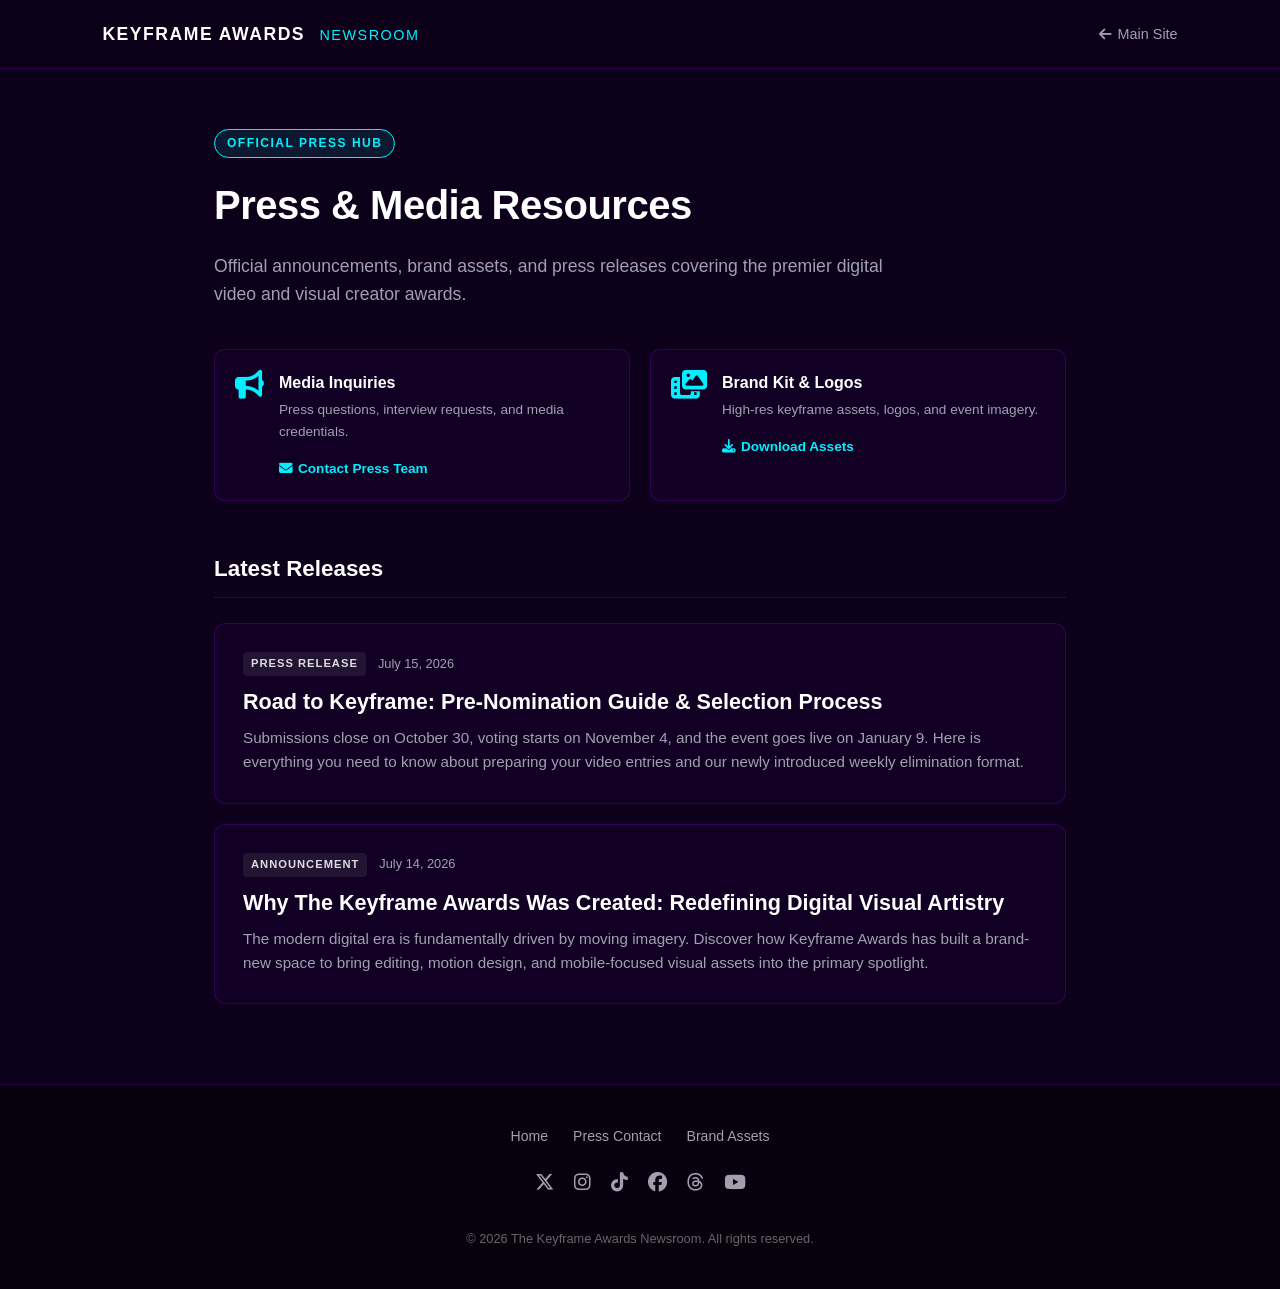
==== index.html @ 929d83f9 "Update index.html" ====
<!DOCTYPE html>
<html lang="en">
<head>
    <meta charset="UTF-8">
    <meta name="viewport" content="width=device-width, initial-scale=1.0">
    <title>Press Room | The Keyframe Awards</title>
    <link rel="stylesheet" href="https://cdnjs.cloudflare.com/ajax/libs/font-awesome/6.5.2/css/all.min.css">
    <link rel="stylesheet" href="style.css">
</head>
<body>

    <!-- HEADER -->
    <header class="press-header">
        <a href="https://press.keyframe-awards.com" class="brand-logo">Keyframe Awards <span>Newsroom</span></a>
        <a href="https://keyframe-awards.com" class="back-link"><i class="fas fa-arrow-left"></i> Main Site</a>
    </header>

    <main class="press-hero">
        <span class="press-badge">Official Press Hub</span>
        <h1 class="page-title">Press & Media Resources</h1>
        <p class="page-subtitle">Official announcements, brand assets, and press releases covering the premier digital video and visual creator awards.</p>

        <!-- MEDIA KIT & CONTACT QUICK CARDS -->
        <div class="resources-grid">
            <div class="resource-card">
                <i class="fas fa-bullhorn resource-icon"></i>
                <div class="resource-info">
                    <h4>Media Inquiries</h4>
                    <p>Press questions, interview requests, and media credentials.</p>
                    <a href="mailto:press@keyframe-awards.com" class="resource-btn"><i class="fas fa-envelope"></i> Contact Press Team</a>
                </div>
            </div>

            <div class="resource-card">
                <i class="fas fa-photo-video resource-icon"></i>
                <div class="resource-info">
                    <h4>Brand Kit & Logos</h4>
                    <p>High-res keyframe assets, logos, and event imagery.</p>
                    <a href="https://keyframe-awards.com/keyframe%20award%20image.jpg" target="_blank" class="resource-btn"><i class="fas fa-download"></i> Download Assets</a>
                </div>
            </div>
        </div>

        <!-- PRESS RELEASES LIST -->
        <h2 class="section-title">Latest Releases</h2>
        <div class="articles-list">
            
            <a href="road-to-keyframe" class="article-card">
                <div class="meta-row">
                    <span class="meta-tag">Press Release</span>
                    <span class="meta-date">July 15, 2026</span>
                </div>
                <h2 class="article-title">Road to Keyframe: Pre-Nomination Guide & Selection Process</h2>
                <p class="article-preview">Submissions close on October 30, voting starts on November 4, and the event goes live on January 9. Here is everything you need to know about preparing your video entries and our newly introduced weekly elimination format.</p>
            </a>

            <a href="redefining-visual-artistry" class="article-card">
                <div class="meta-row">
                    <span class="meta-tag">Announcement</span>
                    <span class="meta-date">July 14, 2026</span>
                </div>
                <h2 class="article-title">Why The Keyframe Awards Was Created: Redefining Digital Visual Artistry</h2>
                <p class="article-preview">The modern digital era is fundamentally driven by moving imagery. Discover how Keyframe Awards has built a brand-new space to bring editing, motion design, and mobile-focused visual assets into the primary spotlight.</p>
            </a>

        </div>
    </main>

    <!-- FOOTER -->
    <footer class="press-footer">
        <div class="footer-content">
            <div class="footer-links">
                <a href="https://keyframe-awards.com">Home</a>
                <a href="mailto:press@keyframe-awards.com">Press Contact</a>
                <a href="https://keyframe-awards.com/keyframe%20award%20image.jpg" target="_blank">Brand Assets</a>
            </div>

            <div class="footer-socials">
                <a href="https://x.com/keyframeawards" target="_blank" aria-label="X (Twitter)"><i class="fab fa-x-twitter"></i></a>
                <a href="https://www.instagram.com/keyframeawards" target="_blank" aria-label="Instagram"><i class="fab fa-instagram"></i></a>
                <a href="https://tiktok.com/@keyframeawards" target="_blank" aria-label="TikTok"><i class="fab fa-tiktok"></i></a>
                <a href="https://www.facebook.com/profile.php?id=61591775859832" target="_blank" aria-label="Facebook"><i class="fab fa-facebook"></i></a>
                <a href="https://www.threads.com/@keyframeawards" target="_blank" aria-label="Threads"><i class="fab fa-threads"></i></a>
                <a href="https://www.youtube.com/@KeyframeAwards" target="_blank" aria-label="YouTube"><i class="fab fa-youtube"></i></a>
            </div>

            <p class="footer-copy">© 2026 The Keyframe Awards Newsroom. All rights reserved.</p>
        </div>
    </footer>

</body>
</html>
---- style.css ----
:root {
    --bg-dark: #0d001a;
    --card-bg: rgba(26, 0, 51, 0.4);
    --border-purple: rgba(157, 0, 255, 0.25);
    --neon-cyan: #00f0ff;
    --neon-pink: #ff007f;
    --text-main: #ffffff;
    --text-muted: #a0a0b0;
}

* {
    box-sizing: border-box;
    margin: 0;
    padding: 0;
    font-family: -apple-system, BlinkMacSystemFont, "Segoe UI", Roboto, Helvetica, Arial, sans-serif;
}

body {
    background-color: var(--bg-dark);
    color: var(--text-main);
    line-height: 1.6;
}

/* HEADER */
.press-header {
    display: flex;
    justify-content: space-between;
    align-items: center;
    padding: 20px 8%;
    border-bottom: 1px solid var(--border-purple);
    background: rgba(13, 0, 26, 0.95);
    backdrop-filter: blur(10px);
    position: sticky;
    top: 0;
    z-index: 100;
}

.brand-logo {
    font-size: 1.1rem;
    font-weight: 800;
    letter-spacing: 1.5px;
    color: var(--text-main);
    text-decoration: none;
    text-transform: uppercase;
}

.brand-logo span {
    color: var(--neon-cyan);
    font-weight: 400;
    font-size: 0.9rem;
    margin-left: 8px;
}

.back-link {
    color: var(--text-muted);
    text-decoration: none;
    font-size: 0.9rem;
    transition: color 0.25s;
    display: flex;
    align-items: center;
    gap: 6px;
}

.back-link:hover {
    color: var(--neon-cyan);
}

/* CONTAINER */
.press-hero {
    max-width: 900px;
    margin: 60px auto 40px auto;
    padding: 0 24px;
}

.press-badge {
    display: inline-block;
    background: rgba(0, 240, 255, 0.1);
    border: 1px solid var(--neon-cyan);
    color: var(--neon-cyan);
    font-size: 0.75rem;
    font-weight: 700;
    padding: 4px 12px;
    border-radius: 20px;
    letter-spacing: 1.5px;
    text-transform: uppercase;
    margin-bottom: 15px;
}

.page-title {
    font-size: 2.5rem;
    font-weight: 800;
    letter-spacing: -0.5px;
    margin-bottom: 15px;
}

.page-subtitle {
    font-size: 1.1rem;
    color: var(--text-muted);
    margin-bottom: 40px;
    max-width: 700px;
}

/* MEDIA KIT & ASSETS GRID */
.resources-grid {
    display: grid;
    grid-template-columns: repeat(auto-fit, minmax(280px, 1fr));
    gap: 20px;
    margin-bottom: 50px;
}

.resource-card {
    background: var(--card-bg);
    border: 1px solid var(--border-purple);
    border-radius: 10px;
    padding: 20px;
    display: flex;
    align-items: flex-start;
    gap: 15px;
}

.resource-icon {
    font-size: 1.8rem;
    color: var(--neon-cyan);
}

.resource-info h4 {
    font-size: 1rem;
    margin-bottom: 4px;
}

.resource-info p {
    font-size: 0.85rem;
    color: var(--text-muted);
    margin-bottom: 12px;
}

.resource-btn {
    color: var(--neon-cyan);
    text-decoration: none;
    font-size: 0.85rem;
    font-weight: 700;
    display: inline-flex;
    align-items: center;
    gap: 5px;
}

.resource-btn:hover {
    text-decoration: underline;
}

/* ARTICLES LIST */
.section-title {
    font-size: 1.4rem;
    font-weight: 700;
    margin-bottom: 25px;
    padding-bottom: 10px;
    border-bottom: 1px solid var(--border-purple);
}

.articles-list {
    display: flex;
    flex-direction: column;
    gap: 20px;
}

.article-card {
    background: var(--card-bg);
    border: 1px solid var(--border-purple);
    border-radius: 12px;
    padding: 28px;
    text-decoration: none;
    color: inherit;
    transition: transform 0.2s, border-color 0.2s;
    display: block;
}

.article-card:hover {
    transform: translateY(-2px);
    border-color: var(--neon-cyan);
}

.meta-row {
    display: flex;
    align-items: center;
    gap: 12px;
    margin-bottom: 12px;
}

.meta-tag {
    font-size: 0.7rem;
    text-transform: uppercase;
    letter-spacing: 1px;
    background: rgba(255, 255, 255, 0.08);
    color: #ddd;
    padding: 3px 8px;
    border-radius: 4px;
    font-weight: 600;
}

.meta-date {
    font-size: 0.8rem;
    color: var(--text-muted);
}

.article-title {
    font-size: 1.35rem;
    font-weight: 700;
    line-height: 1.3;
    margin-bottom: 10px;
    color: #ffffff;
}

.article-preview {
    color: var(--text-muted);
    font-size: 0.95rem;
    line-height: 1.6;
}

/* FOOTER */
.press-footer {
    border-top: 1px solid var(--border-purple);
    margin-top: 80px;
    background: rgba(5, 0, 10, 0.8);
    padding: 40px 8%;
}

.footer-content {
    max-width: 900px;
    margin: 0 auto;
    display: flex;
    flex-direction: column;
    align-items: center;
    gap: 20px;
    text-align: center;
}

.footer-socials {
    display: flex;
    gap: 20px;
}

.footer-socials a {
    color: var(--text-muted);
    font-size: 1.2rem;
    transition: color 0.25s;
}

.footer-socials a:hover {
    color: var(--neon-cyan);
}

.footer-links {
    display: flex;
    gap: 25px;
    flex-wrap: wrap;
    justify-content: center;
}

.footer-links a {
    color: var(--text-muted);
    text-decoration: none;
    font-size: 0.88rem;
    transition: color 0.25s;
}

.footer-links a:hover {
    color: var(--neon-cyan);
}

.footer-copy {
    font-size: 0.8rem;
    color: #666;
    margin-top: 10px;
}

@media (max-width: 600px) {
    .page-title { font-size: 1.8rem; }
    .press-header { padding: 15px 5%; }
}
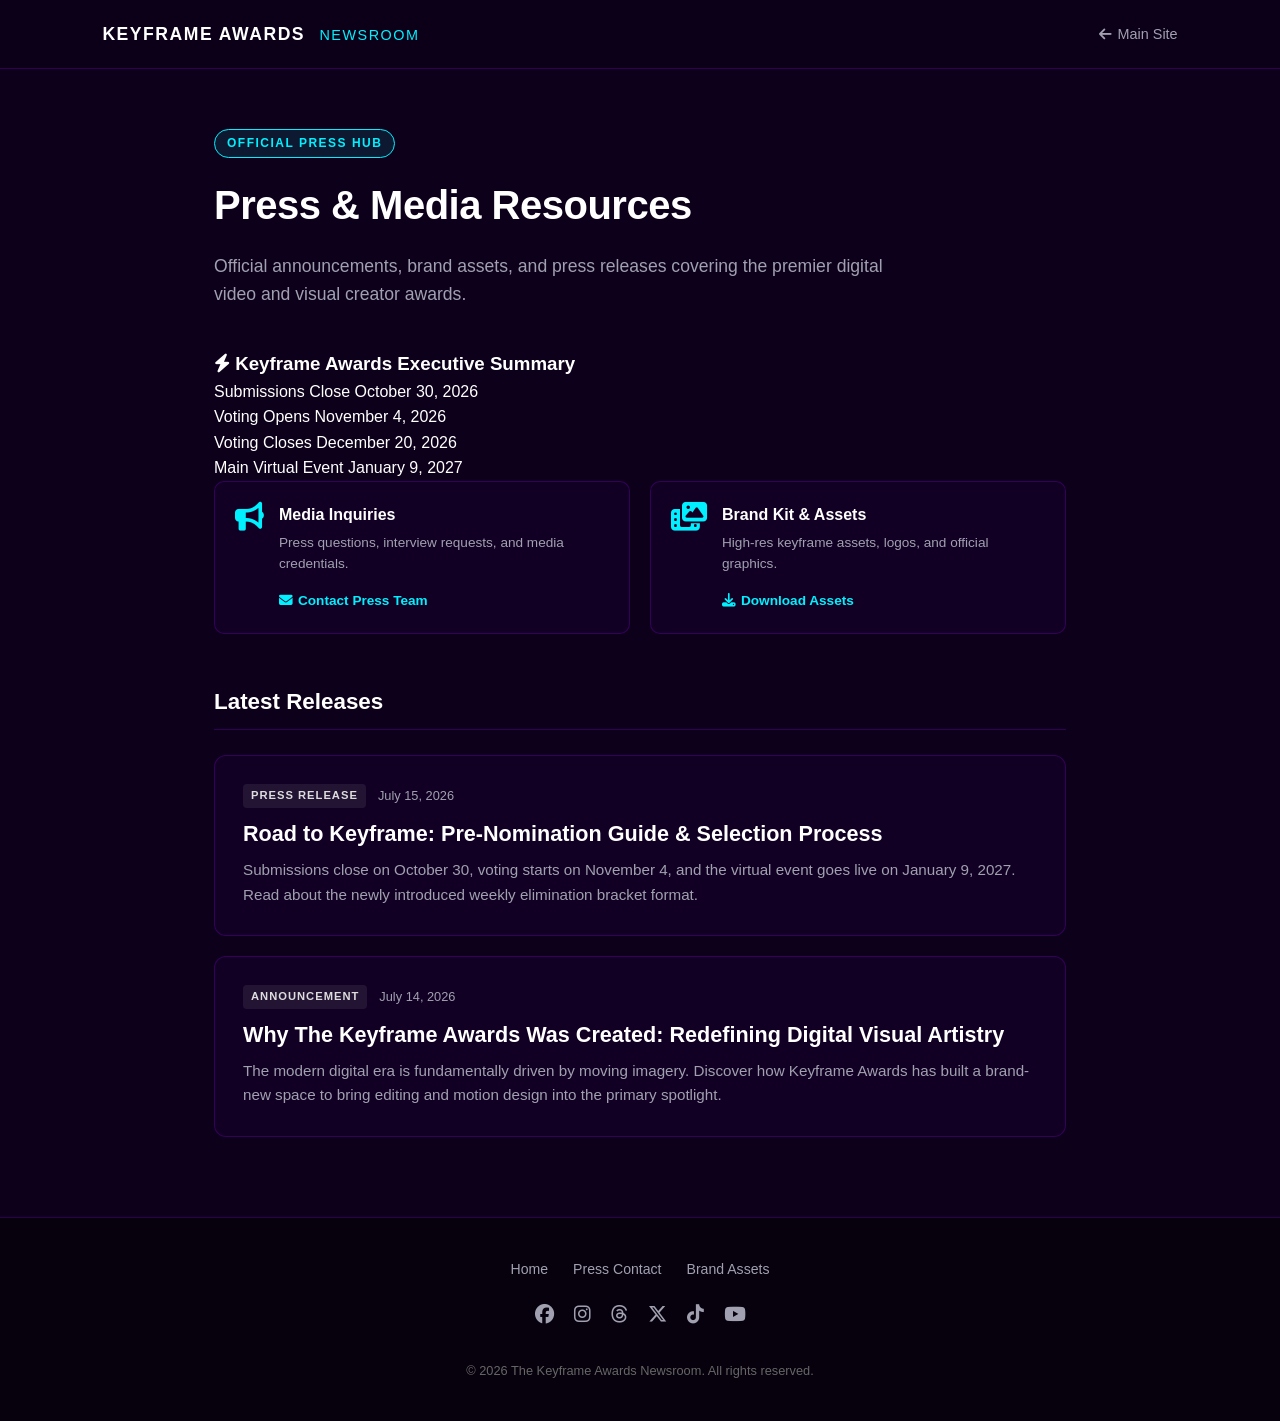
==== commit 769249d0: "Update index.html" ====
--- a/index.html
+++ b/index.html
@@ -20,7 +20,30 @@
         <h1 class="page-title">Press & Media Resources</h1>
         <p class="page-subtitle">Official announcements, brand assets, and press releases covering the premier digital video and visual creator awards.</p>
 
-        <!-- MEDIA KIT & CONTACT QUICK CARDS -->
+        <!-- EXECUTIVE FAST FACTS BOX -->
+        <div class="fast-facts-box">
+            <h3><i class="fas fa-bolt"></i> Keyframe Awards Executive Summary</h3>
+            <div class="facts-grid">
+                <div class="fact-item">
+                    <span class="fact-label">Submissions Close</span>
+                    <span class="fact-value">October 30, 2026</span>
+                </div>
+                <div class="fact-item">
+                    <span class="fact-label">Voting Opens</span>
+                    <span class="fact-value">November 4, 2026</span>
+                </div>
+                <div class="fact-item">
+                    <span class="fact-label">Voting Closes</span>
+                    <span class="fact-value">December 20, 2026</span>
+                </div>
+                <div class="fact-item">
+                    <span class="fact-label">Main Virtual Event</span>
+                    <span class="fact-value">January 9, 2027</span>
+                </div>
+            </div>
+        </div>
+
+        <!-- MEDIA KIT & CONTACT CARDS -->
         <div class="resources-grid">
             <div class="resource-card">
                 <i class="fas fa-bullhorn resource-icon"></i>
@@ -34,8 +57,8 @@
             <div class="resource-card">
                 <i class="fas fa-photo-video resource-icon"></i>
                 <div class="resource-info">
-                    <h4>Brand Kit & Logos</h4>
-                    <p>High-res keyframe assets, logos, and event imagery.</p>
+                    <h4>Brand Kit & Assets</h4>
+                    <p>High-res keyframe assets, logos, and official graphics.</p>
                     <a href="https://keyframe-awards.com/keyframe%20award%20image.jpg" target="_blank" class="resource-btn"><i class="fas fa-download"></i> Download Assets</a>
                 </div>
             </div>
@@ -51,7 +74,7 @@
                     <span class="meta-date">July 15, 2026</span>
                 </div>
                 <h2 class="article-title">Road to Keyframe: Pre-Nomination Guide & Selection Process</h2>
-                <p class="article-preview">Submissions close on October 30, voting starts on November 4, and the event goes live on January 9. Here is everything you need to know about preparing your video entries and our newly introduced weekly elimination format.</p>
+                <p class="article-preview">Submissions close on October 30, voting starts on November 4, and the virtual event goes live on January 9, 2027. Read about the newly introduced weekly elimination bracket format.</p>
             </a>
 
             <a href="redefining-visual-artistry" class="article-card">
@@ -60,7 +83,7 @@
                     <span class="meta-date">July 14, 2026</span>
                 </div>
                 <h2 class="article-title">Why The Keyframe Awards Was Created: Redefining Digital Visual Artistry</h2>
-                <p class="article-preview">The modern digital era is fundamentally driven by moving imagery. Discover how Keyframe Awards has built a brand-new space to bring editing, motion design, and mobile-focused visual assets into the primary spotlight.</p>
+                <p class="article-preview">The modern digital era is fundamentally driven by moving imagery. Discover how Keyframe Awards has built a brand-new space to bring editing and motion design into the primary spotlight.</p>
             </a>
 
         </div>
@@ -76,11 +99,11 @@
             </div>
 
             <div class="footer-socials">
+                <a href="https://www.facebook.com/profile.php?id=61591775859832" target="_blank" aria-label="Facebook"><i class="fab fa-facebook"></i></a>
+                <a href="https://www.instagram.com/keyframeawards" target="_blank" aria-label="Instagram"><i class="fab fa-instagram"></i></a>
+                <a href="https://www.threads.com/@keyframeawards" target="_blank" aria-label="Threads"><i class="fab fa-threads"></i></a>
                 <a href="https://x.com/keyframeawards" target="_blank" aria-label="X (Twitter)"><i class="fab fa-x-twitter"></i></a>
-                <a href="https://www.instagram.com/keyframeawards" target="_blank" aria-label="Instagram"><i class="fab fa-instagram"></i></a>
                 <a href="https://tiktok.com/@keyframeawards" target="_blank" aria-label="TikTok"><i class="fab fa-tiktok"></i></a>
-                <a href="https://www.facebook.com/profile.php?id=61591775859832" target="_blank" aria-label="Facebook"><i class="fab fa-facebook"></i></a>
-                <a href="https://www.threads.com/@keyframeawards" target="_blank" aria-label="Threads"><i class="fab fa-threads"></i></a>
                 <a href="https://www.youtube.com/@KeyframeAwards" target="_blank" aria-label="YouTube"><i class="fab fa-youtube"></i></a>
             </div>
 
--- a/style.css
+++ b/style.css
@@ -276,4 +276,56 @@
 @media (max-width: 600px) {
     .page-title { font-size: 1.8rem; }
     .press-header { padding: 15px 5%; }
+}
+
+/* FIXED SUBPAGE / ARTICLE STYLES */
+.article-container {
+    max-width: 720px;
+    margin: 30px auto 40px auto;
+    padding: 0 20px;
+}
+
+.article-title-large {
+    font-size: 1.65rem; /* Down from 2.2rem for mobile screens */
+    line-height: 1.3;
+    font-weight: 800;
+    margin: 20px 0 24px 0;
+    color: #ffffff;
+}
+
+.article-container p {
+    color: var(--text-muted);
+    font-size: 0.98rem;
+    margin-bottom: 20px; /* Gives paragraphs room to breathe */
+    line-height: 1.7;
+}
+
+.article-container h2 {
+    font-size: 1.3rem;
+    font-weight: 700;
+    margin: 35px 0 16px 0;
+    color: #ffffff;
+}
+
+/* FIX FOR TIMELINE BULLETS */
+.article-container ul {
+    padding-left: 20px;
+    margin-bottom: 28px;
+}
+
+.article-container li {
+    color: var(--text-muted);
+    font-size: 0.95rem;
+    margin-bottom: 14px; /* Spaces out timeline items */
+    line-height: 1.6;
+}
+
+.article-container blockquote {
+    border-left: 3px solid var(--neon-cyan);
+    margin: 28px 0;
+    padding: 14px 16px;
+    font-style: italic;
+    color: #dddddd;
+    background: rgba(0, 240, 255, 0.04);
+    border-radius: 0 8px 8px 0;
 }
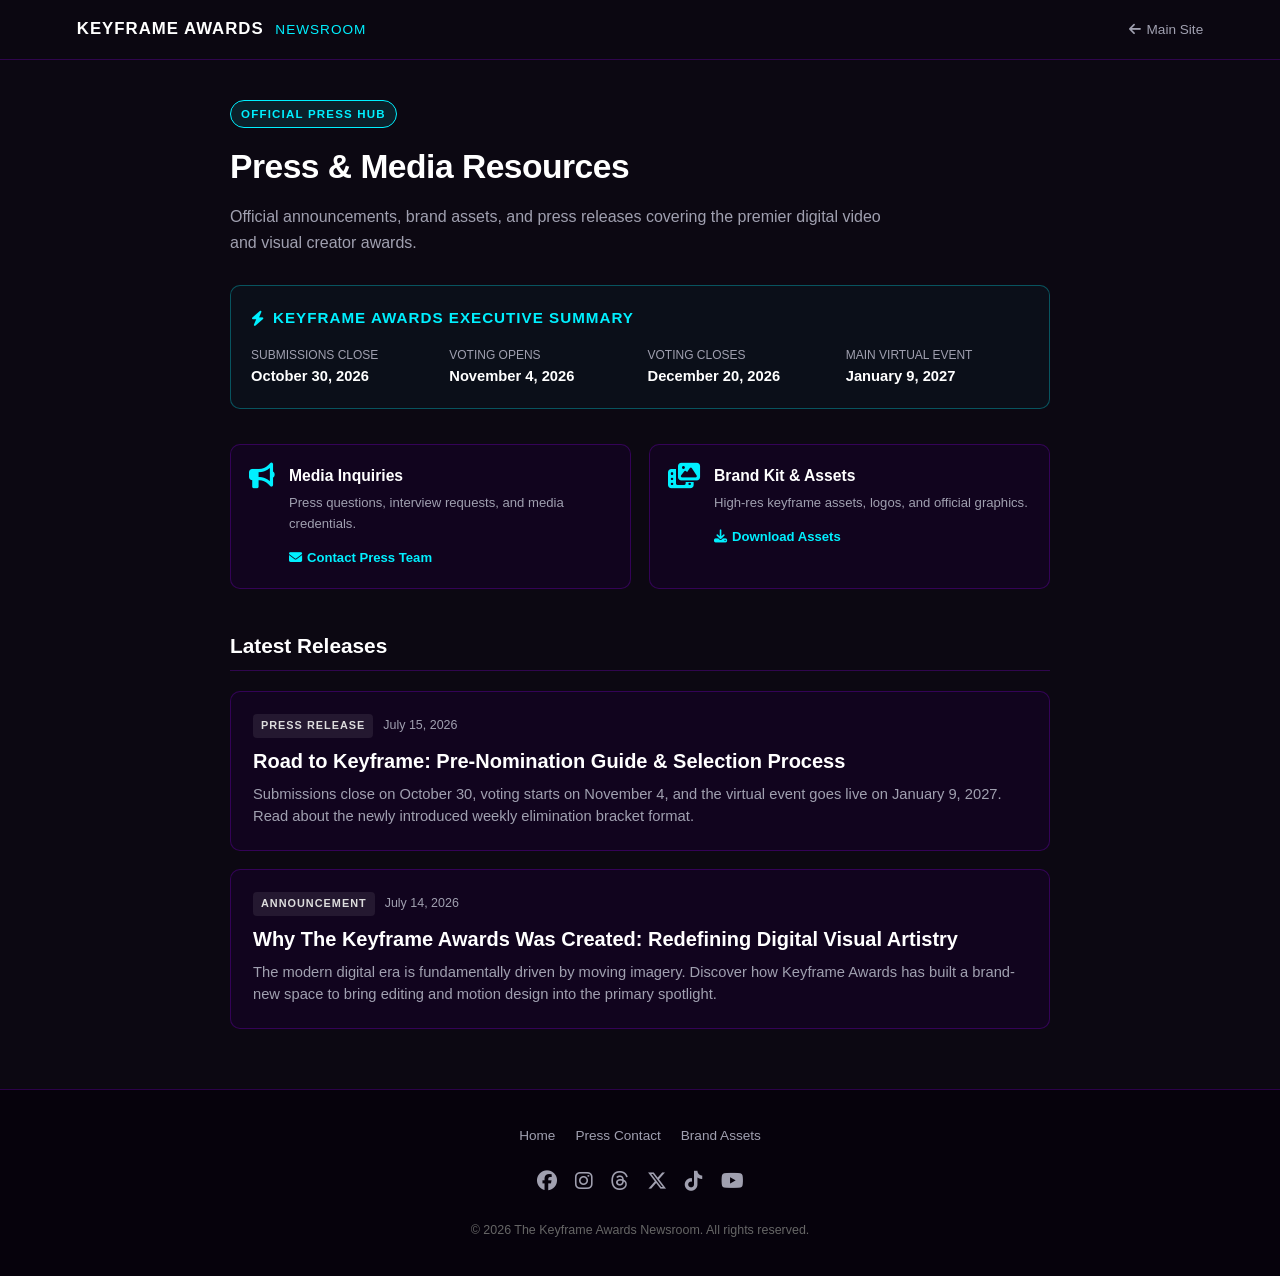
==== commit ca9d6c53: "Update index.html" ====
--- a/index.html
+++ b/index.html
@@ -99,7 +99,7 @@
             </div>
 
             <div class="footer-socials">
-                <a href="https://www.facebook.com/profile.php?id=61591775859832" target="_blank" aria-label="Facebook"><i class="fab fa-facebook"></i></a>
+                <a href="https://www.facebook.com/keyframeawards" target="_blank" aria-label="Facebook"><i class="fab fa-facebook"></i></a>
                 <a href="https://www.instagram.com/keyframeawards" target="_blank" aria-label="Instagram"><i class="fab fa-instagram"></i></a>
                 <a href="https://www.threads.com/@keyframeawards" target="_blank" aria-label="Threads"><i class="fab fa-threads"></i></a>
                 <a href="https://x.com/keyframeawards" target="_blank" aria-label="X (Twitter)"><i class="fab fa-x-twitter"></i></a>
--- a/style.css
+++ b/style.css
@@ -1,5 +1,5 @@
 :root {
-    --bg-dark: #0d001a;
+    --bg-dark: #0c0812;
     --card-bg: rgba(26, 0, 51, 0.4);
     --border-purple: rgba(157, 0, 255, 0.25);
     --neon-cyan: #00f0ff;
@@ -26,9 +26,9 @@
     display: flex;
     justify-content: space-between;
     align-items: center;
-    padding: 20px 8%;
+    padding: 16px 6%;
     border-bottom: 1px solid var(--border-purple);
-    background: rgba(13, 0, 26, 0.95);
+    background: rgba(12, 8, 18, 0.95);
     backdrop-filter: blur(10px);
     position: sticky;
     top: 0;
@@ -36,9 +36,9 @@
 }
 
 .brand-logo {
-    font-size: 1.1rem;
+    font-size: 1.05rem;
     font-weight: 800;
-    letter-spacing: 1.5px;
+    letter-spacing: 1px;
     color: var(--text-main);
     text-decoration: none;
     text-transform: uppercase;
@@ -47,14 +47,14 @@
 .brand-logo span {
     color: var(--neon-cyan);
     font-weight: 400;
-    font-size: 0.9rem;
-    margin-left: 8px;
+    font-size: 0.85rem;
+    margin-left: 6px;
 }
 
 .back-link {
     color: var(--text-muted);
     text-decoration: none;
-    font-size: 0.9rem;
+    font-size: 0.85rem;
     transition: color 0.25s;
     display: flex;
     align-items: center;
@@ -67,9 +67,9 @@
 
 /* CONTAINER */
 .press-hero {
-    max-width: 900px;
-    margin: 60px auto 40px auto;
-    padding: 0 24px;
+    max-width: 860px;
+    margin: 40px auto 30px auto;
+    padding: 0 20px;
 }
 
 .press-badge {
@@ -77,67 +77,110 @@
     background: rgba(0, 240, 255, 0.1);
     border: 1px solid var(--neon-cyan);
     color: var(--neon-cyan);
-    font-size: 0.75rem;
-    font-weight: 700;
-    padding: 4px 12px;
+    font-size: 0.72rem;
+    font-weight: 700;
+    padding: 4px 10px;
     border-radius: 20px;
-    letter-spacing: 1.5px;
-    text-transform: uppercase;
-    margin-bottom: 15px;
+    letter-spacing: 1.2px;
+    text-transform: uppercase;
+    margin-bottom: 12px;
 }
 
 .page-title {
-    font-size: 2.5rem;
+    font-size: 2.1rem;
     font-weight: 800;
     letter-spacing: -0.5px;
+    margin-bottom: 10px;
+}
+
+.page-subtitle {
+    font-size: 1rem;
+    color: var(--text-muted);
+    margin-bottom: 30px;
+    max-width: 680px;
+}
+
+/* EXECUTIVE FAST FACTS BOX */
+.fast-facts-box {
+    background: rgba(0, 240, 255, 0.03);
+    border: 1px solid rgba(0, 240, 255, 0.3);
+    border-radius: 10px;
+    padding: 20px;
+    margin-bottom: 35px;
+}
+
+.fast-facts-box h3 {
+    font-size: 0.95rem;
+    color: var(--neon-cyan);
+    text-transform: uppercase;
+    letter-spacing: 1px;
     margin-bottom: 15px;
-}
-
-.page-subtitle {
-    font-size: 1.1rem;
-    color: var(--text-muted);
-    margin-bottom: 40px;
-    max-width: 700px;
-}
-
-/* MEDIA KIT & ASSETS GRID */
+    display: flex;
+    align-items: center;
+    gap: 8px;
+}
+
+.facts-grid {
+    display: grid;
+    grid-template-columns: repeat(auto-fit, minmax(180px, 1fr));
+    gap: 15px;
+}
+
+.fact-item {
+    display: flex;
+    flex-direction: column;
+}
+
+.fact-label {
+    font-size: 0.75rem;
+    color: var(--text-muted);
+    text-transform: uppercase;
+}
+
+.fact-value {
+    font-size: 0.92rem;
+    font-weight: 700;
+    color: #ffffff;
+}
+
+/* MEDIA KIT GRID */
 .resources-grid {
     display: grid;
-    grid-template-columns: repeat(auto-fit, minmax(280px, 1fr));
-    gap: 20px;
-    margin-bottom: 50px;
+    grid-template-columns: repeat(auto-fit, minmax(260px, 1fr));
+    gap: 18px;
+    margin-bottom: 40px;
 }
 
 .resource-card {
     background: var(--card-bg);
     border: 1px solid var(--border-purple);
     border-radius: 10px;
-    padding: 20px;
+    padding: 18px;
     display: flex;
     align-items: flex-start;
-    gap: 15px;
+    gap: 14px;
 }
 
 .resource-icon {
-    font-size: 1.8rem;
+    font-size: 1.6rem;
     color: var(--neon-cyan);
 }
 
 .resource-info h4 {
-    font-size: 1rem;
+    font-size: 0.98rem;
     margin-bottom: 4px;
 }
 
 .resource-info p {
-    font-size: 0.85rem;
-    color: var(--text-muted);
-    margin-bottom: 12px;
+    font-size: 0.82rem;
+    color: var(--text-muted);
+    margin-bottom: 10px;
 }
 
 .resource-btn {
     color: var(--neon-cyan);
     text-decoration: none;
-    font-size: 0.85rem;
+    font-size: 0.82rem;
     font-weight: 700;
     display: inline-flex;
     align-items: center;
@@ -150,24 +193,24 @@
 
 /* ARTICLES LIST */
 .section-title {
-    font-size: 1.4rem;
-    font-weight: 700;
-    margin-bottom: 25px;
-    padding-bottom: 10px;
+    font-size: 1.3rem;
+    font-weight: 700;
+    margin-bottom: 20px;
+    padding-bottom: 8px;
     border-bottom: 1px solid var(--border-purple);
 }
 
 .articles-list {
     display: flex;
     flex-direction: column;
-    gap: 20px;
+    gap: 18px;
 }
 
 .article-card {
     background: var(--card-bg);
     border: 1px solid var(--border-purple);
-    border-radius: 12px;
-    padding: 28px;
+    border-radius: 10px;
+    padding: 22px;
     text-decoration: none;
     color: inherit;
     transition: transform 0.2s, border-color 0.2s;
@@ -182,122 +225,70 @@
 .meta-row {
     display: flex;
     align-items: center;
-    gap: 12px;
-    margin-bottom: 12px;
+    gap: 10px;
+    margin-bottom: 10px;
 }
 
 .meta-tag {
-    font-size: 0.7rem;
+    font-size: 0.68rem;
     text-transform: uppercase;
     letter-spacing: 1px;
     background: rgba(255, 255, 255, 0.08);
-    color: #ddd;
+    color: #dddddd;
     padding: 3px 8px;
     border-radius: 4px;
     font-weight: 600;
 }
 
 .meta-date {
-    font-size: 0.8rem;
+    font-size: 0.78rem;
     color: var(--text-muted);
 }
 
 .article-title {
-    font-size: 1.35rem;
-    font-weight: 700;
-    line-height: 1.3;
-    margin-bottom: 10px;
+    font-size: 1.25rem;
+    font-weight: 700;
+    line-height: 1.35;
+    margin-bottom: 8px;
     color: #ffffff;
 }
 
 .article-preview {
     color: var(--text-muted);
-    font-size: 0.95rem;
-    line-height: 1.6;
-}
-
-/* FOOTER */
-.press-footer {
-    border-top: 1px solid var(--border-purple);
-    margin-top: 80px;
-    background: rgba(5, 0, 10, 0.8);
-    padding: 40px 8%;
-}
-
-.footer-content {
-    max-width: 900px;
-    margin: 0 auto;
-    display: flex;
-    flex-direction: column;
-    align-items: center;
-    gap: 20px;
-    text-align: center;
-}
-
-.footer-socials {
-    display: flex;
-    gap: 20px;
-}
-
-.footer-socials a {
-    color: var(--text-muted);
-    font-size: 1.2rem;
-    transition: color 0.25s;
-}
-
-.footer-socials a:hover {
-    color: var(--neon-cyan);
-}
-
-.footer-links {
-    display: flex;
-    gap: 25px;
-    flex-wrap: wrap;
-    justify-content: center;
-}
-
-.footer-links a {
-    color: var(--text-muted);
-    text-decoration: none;
-    font-size: 0.88rem;
-    transition: color 0.25s;
-}
-
-.footer-links a:hover {
-    color: var(--neon-cyan);
-}
-
-.footer-copy {
-    font-size: 0.8rem;
-    color: #666;
-    margin-top: 10px;
-}
-
-@media (max-width: 600px) {
-    .page-title { font-size: 1.8rem; }
-    .press-header { padding: 15px 5%; }
-}
-
-/* FIXED SUBPAGE / ARTICLE STYLES */
+    font-size: 0.92rem;
+    line-height: 1.55;
+}
+
+/* SUBPAGE ARTICLE READABILITY FIXES */
 .article-container {
-    max-width: 720px;
+    max-width: 760px;
     margin: 30px auto 40px auto;
     padding: 0 20px;
 }
 
 .article-title-large {
-    font-size: 1.65rem; /* Down from 2.2rem for mobile screens */
+    font-size: 1.65rem;
     line-height: 1.3;
     font-weight: 800;
-    margin: 20px 0 24px 0;
+    margin: 15px 0 24px 0;
     color: #ffffff;
 }
 
 .article-container p {
     color: var(--text-muted);
     font-size: 0.98rem;
-    margin-bottom: 20px; /* Gives paragraphs room to breathe */
+    margin-bottom: 20px;
     line-height: 1.7;
+}
+
+.article-container strong {
+    color: #ffffff;
+}
+
+.article-container hr {
+    border: 0;
+    border-top: 1px solid var(--border-purple);
+    margin: 32px 0;
 }
 
 .article-container h2 {
@@ -307,25 +298,89 @@
     color: #ffffff;
 }
 
-/* FIX FOR TIMELINE BULLETS */
 .article-container ul {
     padding-left: 20px;
-    margin-bottom: 28px;
+    margin-bottom: 26px;
 }
 
 .article-container li {
     color: var(--text-muted);
     font-size: 0.95rem;
-    margin-bottom: 14px; /* Spaces out timeline items */
+    margin-bottom: 12px;
     line-height: 1.6;
 }
 
 .article-container blockquote {
     border-left: 3px solid var(--neon-cyan);
     margin: 28px 0;
-    padding: 14px 16px;
+    padding: 12px 16px;
     font-style: italic;
     color: #dddddd;
     background: rgba(0, 240, 255, 0.04);
     border-radius: 0 8px 8px 0;
+}
+
+/* FOOTER */
+.press-footer {
+    border-top: 1px solid var(--border-purple);
+    margin-top: 60px;
+    background: rgba(5, 0, 10, 0.8);
+    padding: 35px 5%;
+}
+
+.footer-content {
+    max-width: 860px;
+    margin: 0 auto;
+    display: flex;
+    flex-direction: column;
+    align-items: center;
+    gap: 18px;
+    text-align: center;
+}
+
+.footer-socials {
+    display: flex;
+    gap: 18px;
+    flex-wrap: wrap;
+    justify-content: center;
+}
+
+.footer-socials a {
+    color: var(--text-muted);
+    font-size: 1.25rem;
+    transition: color 0.25s;
+}
+
+.footer-socials a:hover {
+    color: var(--neon-cyan);
+}
+
+.footer-links {
+    display: flex;
+    gap: 20px;
+    flex-wrap: wrap;
+    justify-content: center;
+}
+
+.footer-links a {
+    color: var(--text-muted);
+    text-decoration: none;
+    font-size: 0.85rem;
+    transition: color 0.25s;
+}
+
+.footer-links a:hover {
+    color: var(--neon-cyan);
+}
+
+.footer-copy {
+    font-size: 0.78rem;
+    color: #666666;
+    margin-top: 6px;
+}
+
+@media (max-width: 600px) {
+    .page-title { font-size: 1.7rem; }
+    .article-title-large { font-size: 1.5rem; }
+    .press-header { padding: 14px 4%; }
 }
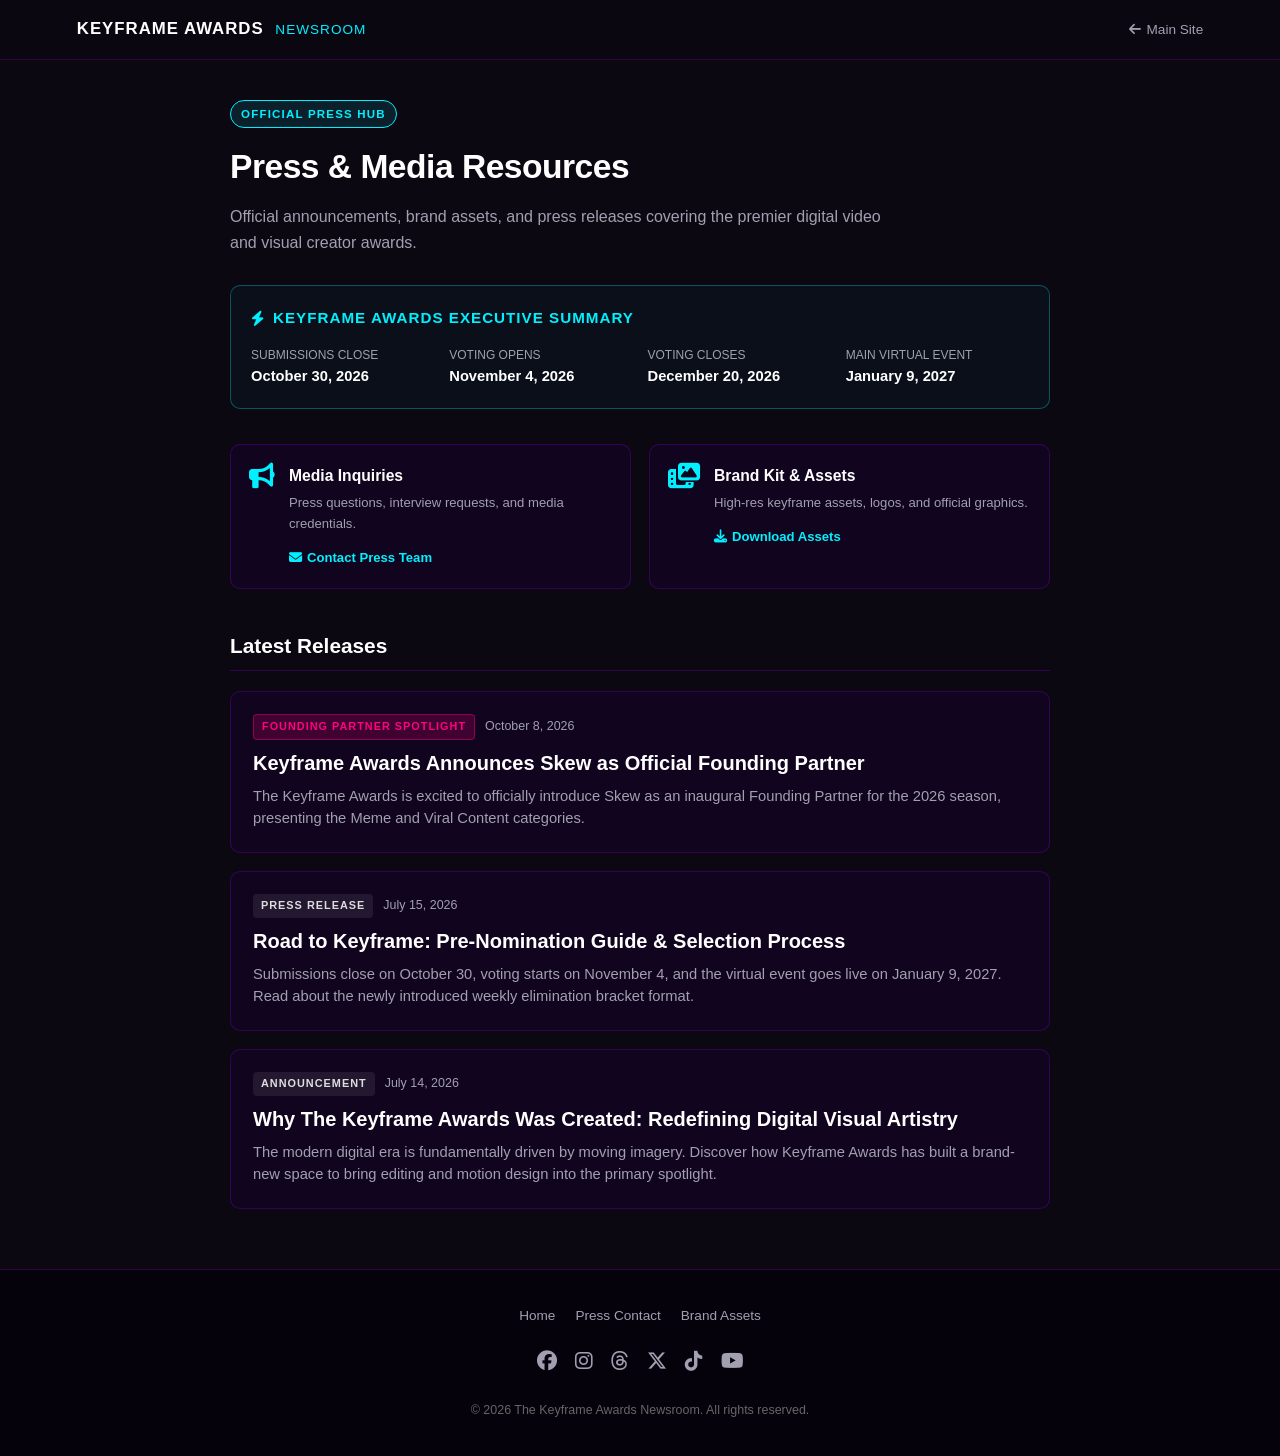
==== commit 6f281054: "Update index.html" ====
--- a/index.html
+++ b/index.html
@@ -67,6 +67,15 @@
         <!-- PRESS RELEASES LIST -->
         <h2 class="section-title">Latest Releases</h2>
         <div class="articles-list">
+
+            <a href="skew-partnership" class="article-card">
+                <div class="meta-row">
+                    <span class="meta-tag" style="background: rgba(255, 0, 127, 0.2); color: var(--neon-pink); border: 1px solid rgba(255, 0, 127, 0.4);">Founding Partner Spotlight</span>
+                    <span class="meta-date">October 8, 2026</span>
+                </div>
+                <h2 class="article-title">Keyframe Awards Announces Skew as Official Founding Partner</h2>
+                <p class="article-preview">The Keyframe Awards is excited to officially introduce Skew as an inaugural Founding Partner for the 2026 season, presenting the Meme and Viral Content categories.</p>
+            </a>
             
             <a href="road-to-keyframe" class="article-card">
                 <div class="meta-row">
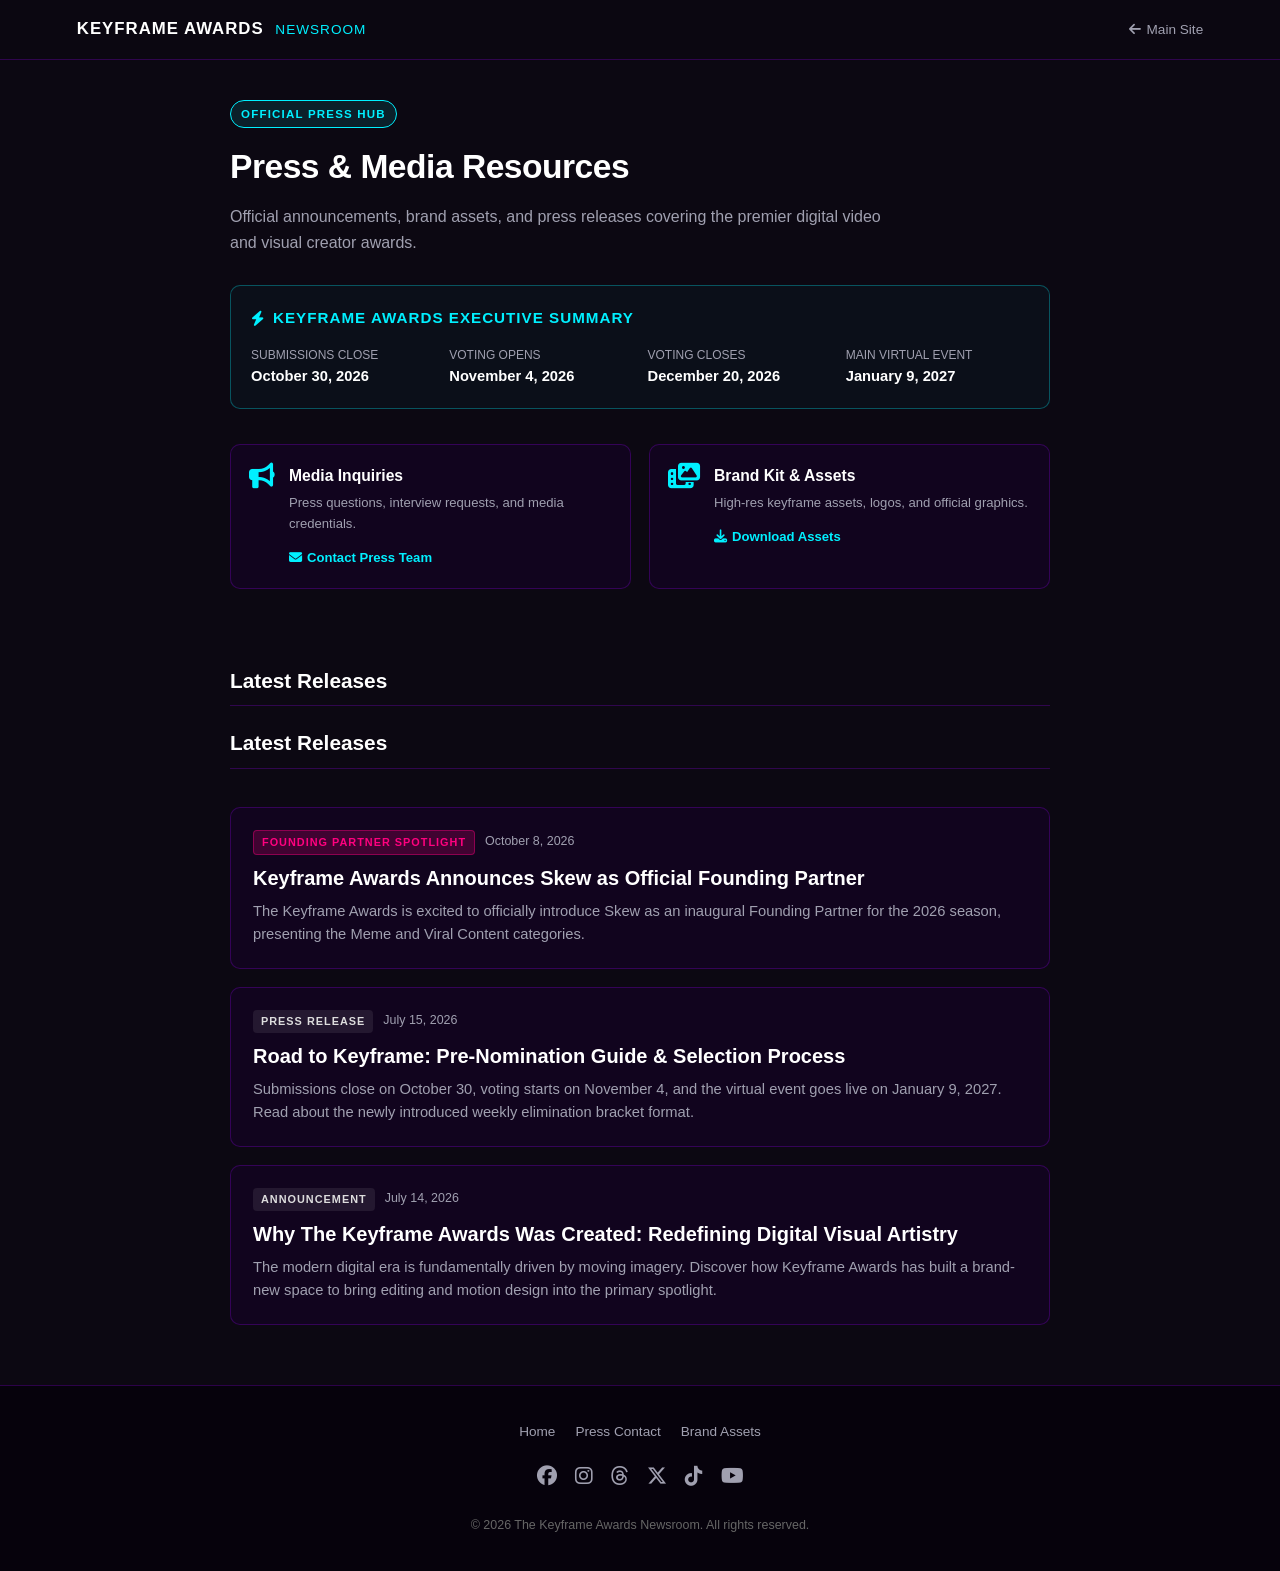
==== commit 72c9c296: "Update index.html" ====
--- a/index.html
+++ b/index.html
@@ -65,6 +65,24 @@
         </div>
 
         <!-- PRESS RELEASES LIST -->
+
+    <!-- ADSTERRA INLINE BANNER (300x250) -->
+    <div style="display: flex; justify-content: center; margin: 35px 0;">
+        <script type="text/javascript">
+            atOptions = {
+                'key' : 'caa801b49787e1db076d0b91ac76786a',
+                'format' : 'iframe',
+                'height' : 250,
+                'width' : 300,
+                'params' : {}
+            };
+        </script>
+        <script type="text/javascript" src="//www.highperformanceformat.com/caa801b49787e1db076d0b91ac76786a/invoke.js"></script>
+    </div>
+
+    <!-- PRESS RELEASES LIST -->
+    <h2 class="section-title">Latest Releases</h2>
+    <div class="articles-list">
         <h2 class="section-title">Latest Releases</h2>
         <div class="articles-list">
 
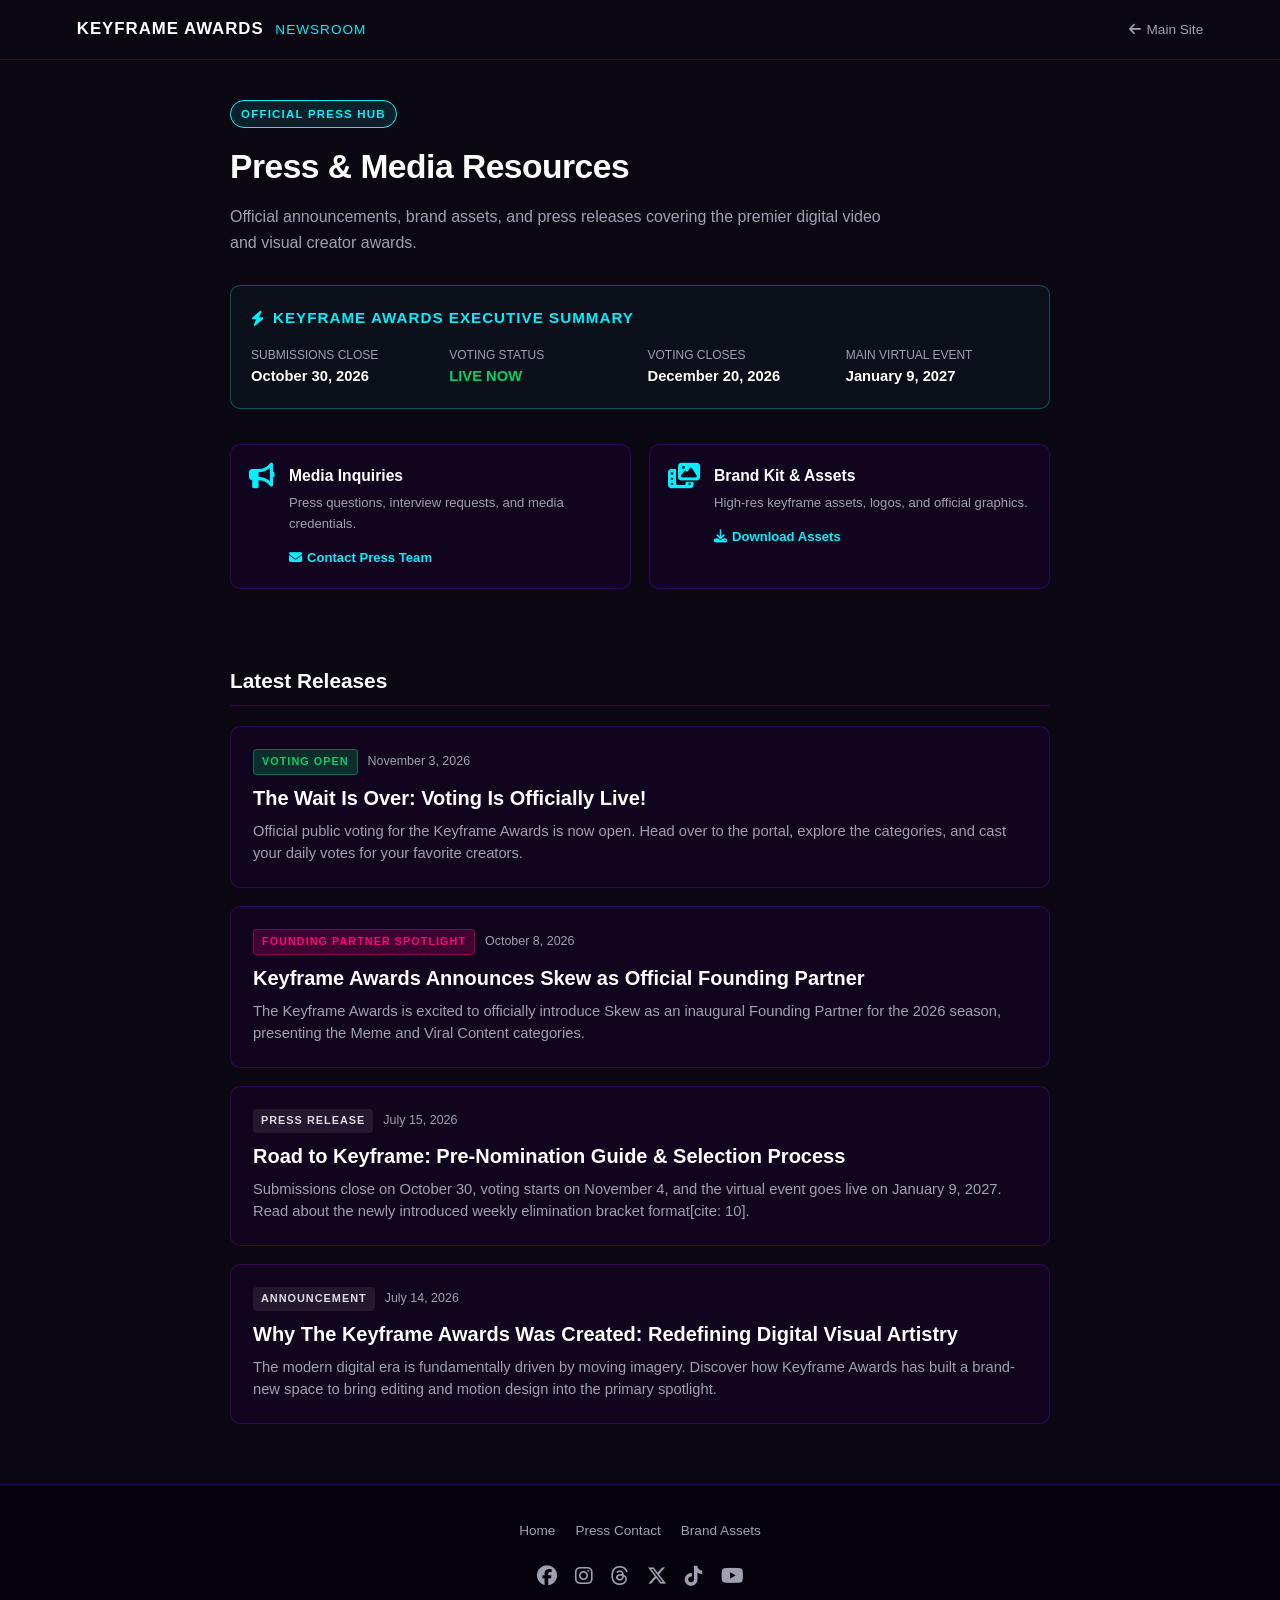
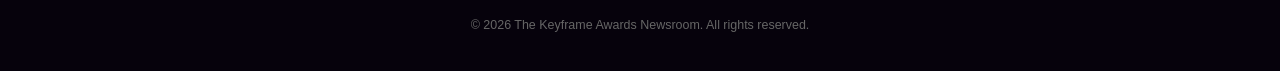
==== commit f98312d0: "Update index.html" ====
--- a/index.html
+++ b/index.html
@@ -4,6 +4,19 @@
     <meta charset="UTF-8">
     <meta name="viewport" content="width=device-width, initial-scale=1.0">
     <title>Press Room | The Keyframe Awards</title>
+
+<!-- Favicon -->
+  <link rel="icon" type="image/png" href="favicon.png">
+
+  <!-- Google Analytics -->
+  <script async src="https://www.googletagmanager.com/gtag/js?id=G-Z8HX6L8WEG"></script>
+  <script>
+    window.dataLayer = window.dataLayer || [];
+    function gtag(){dataLayer.push(arguments);}
+    gtag('js', new Date());
+    gtag('config', 'G-Z8HX6L8WEG');
+  </script>
+
     <link rel="stylesheet" href="https://cdnjs.cloudflare.com/ajax/libs/font-awesome/6.5.2/css/all.min.css">
     <link rel="stylesheet" href="style.css">
 </head>
@@ -29,8 +42,8 @@
                     <span class="fact-value">October 30, 2026</span>
                 </div>
                 <div class="fact-item">
-                    <span class="fact-label">Voting Opens</span>
-                    <span class="fact-value">November 4, 2026</span>
+                    <span class="fact-label">Voting Status</span>
+                    <span class="fact-value" style="color: #00d26a; font-weight: bold;">LIVE NOW</span>
                 </div>
                 <div class="fact-item">
                     <span class="fact-label">Voting Closes</span>
@@ -64,8 +77,6 @@
             </div>
         </div>
 
-        <!-- PRESS RELEASES LIST -->
-
     <!-- ADSTERRA INLINE BANNER (300x250) -->
     <div style="display: flex; justify-content: center; margin: 35px 0;">
         <script type="text/javascript">
@@ -77,43 +88,51 @@
                 'params' : {}
             };
         </script>
-        <script type="text/javascript" src="//www.highperformanceformat.com/caa801b49787e1db076d0b91ac76786a/invoke.js"></script>
+        <script type="text/javascript" src="https://www.highperformanceformat.com/caa801b49787e1db076d0b91ac76786a/invoke.js"></script>
     </div>
 
     <!-- PRESS RELEASES LIST -->
     <h2 class="section-title">Latest Releases</h2>
     <div class="articles-list">
-        <h2 class="section-title">Latest Releases</h2>
-        <div class="articles-list">
 
-            <a href="skew-partnership" class="article-card">
-                <div class="meta-row">
-                    <span class="meta-tag" style="background: rgba(255, 0, 127, 0.2); color: var(--neon-pink); border: 1px solid rgba(255, 0, 127, 0.4);">Founding Partner Spotlight</span>
-                    <span class="meta-date">October 8, 2026</span>
-                </div>
-                <h2 class="article-title">Keyframe Awards Announces Skew as Official Founding Partner</h2>
-                <p class="article-preview">The Keyframe Awards is excited to officially introduce Skew as an inaugural Founding Partner for the 2026 season, presenting the Meme and Viral Content categories.</p>
-            </a>
-            
-            <a href="road-to-keyframe" class="article-card">
-                <div class="meta-row">
-                    <span class="meta-tag">Press Release</span>
-                    <span class="meta-date">July 15, 2026</span>
-                </div>
-                <h2 class="article-title">Road to Keyframe: Pre-Nomination Guide & Selection Process</h2>
-                <p class="article-preview">Submissions close on October 30, voting starts on November 4, and the virtual event goes live on January 9, 2027. Read about the newly introduced weekly elimination bracket format.</p>
-            </a>
+        <!-- NEW VOTING LIVE ARTICLE -->
+        <a href="voting-is-live" class="article-card">
+            <div class="meta-row">
+                <span class="meta-tag" style="background: rgba(0, 210, 106, 0.2); color: #00d26a; border: 1px solid rgba(0, 210, 106, 0.4);">Voting Open</span>
+                <span class="meta-date">November 3, 2026</span>
+            </div>
+            <h2 class="article-title">The Wait Is Over: Voting Is Officially Live!</h2>
+            <p class="article-preview">Official public voting for the Keyframe Awards is now open. Head over to the portal, explore the categories, and cast your daily votes for your favorite creators.</p>
+        </a>
 
-            <a href="redefining-visual-artistry" class="article-card">
-                <div class="meta-row">
-                    <span class="meta-tag">Announcement</span>
-                    <span class="meta-date">July 14, 2026</span>
-                </div>
-                <h2 class="article-title">Why The Keyframe Awards Was Created: Redefining Digital Visual Artistry</h2>
-                <p class="article-preview">The modern digital era is fundamentally driven by moving imagery. Discover how Keyframe Awards has built a brand-new space to bring editing and motion design into the primary spotlight.</p>
-            </a>
+        <a href="skew-partnership" class="article-card">
+            <div class="meta-row">
+                <span class="meta-tag" style="background: rgba(255, 0, 127, 0.2); color: var(--neon-pink); border: 1px solid rgba(255, 0, 127, 0.4);">Founding Partner Spotlight</span>
+                <span class="meta-date">October 8, 2026</span>
+            </div>
+            <h2 class="article-title">Keyframe Awards Announces Skew as Official Founding Partner</h2>
+            <p class="article-preview">The Keyframe Awards is excited to officially introduce Skew as an inaugural Founding Partner for the 2026 season, presenting the Meme and Viral Content categories.</p>
+        </a>
+        
+        <a href="road-to-keyframe" class="article-card">
+            <div class="meta-row">
+                <span class="meta-tag">Press Release</span>
+                <span class="meta-date">July 15, 2026</span>
+            </div>
+            <h2 class="article-title">Road to Keyframe: Pre-Nomination Guide & Selection Process</h2>
+            <p class="article-preview">Submissions close on October 30, voting starts on November 4, and the virtual event goes live on January 9, 2027. Read about the newly introduced weekly elimination bracket format[cite: 10].</p>
+        </a>
 
-        </div>
+        <a href="redefining-visual-artistry" class="article-card">
+            <div class="meta-row">
+                <span class="meta-tag">Announcement</span>
+                <span class="meta-date">July 14, 2026</span>
+            </div>
+            <h2 class="article-title">Why The Keyframe Awards Was Created: Redefining Digital Visual Artistry</h2>
+            <p class="article-preview">The modern digital era is fundamentally driven by moving imagery. Discover how Keyframe Awards has built a brand-new space to bring editing and motion design into the primary spotlight.</p>
+        </a>
+
+    </div>
     </main>
 
     <!-- FOOTER -->
